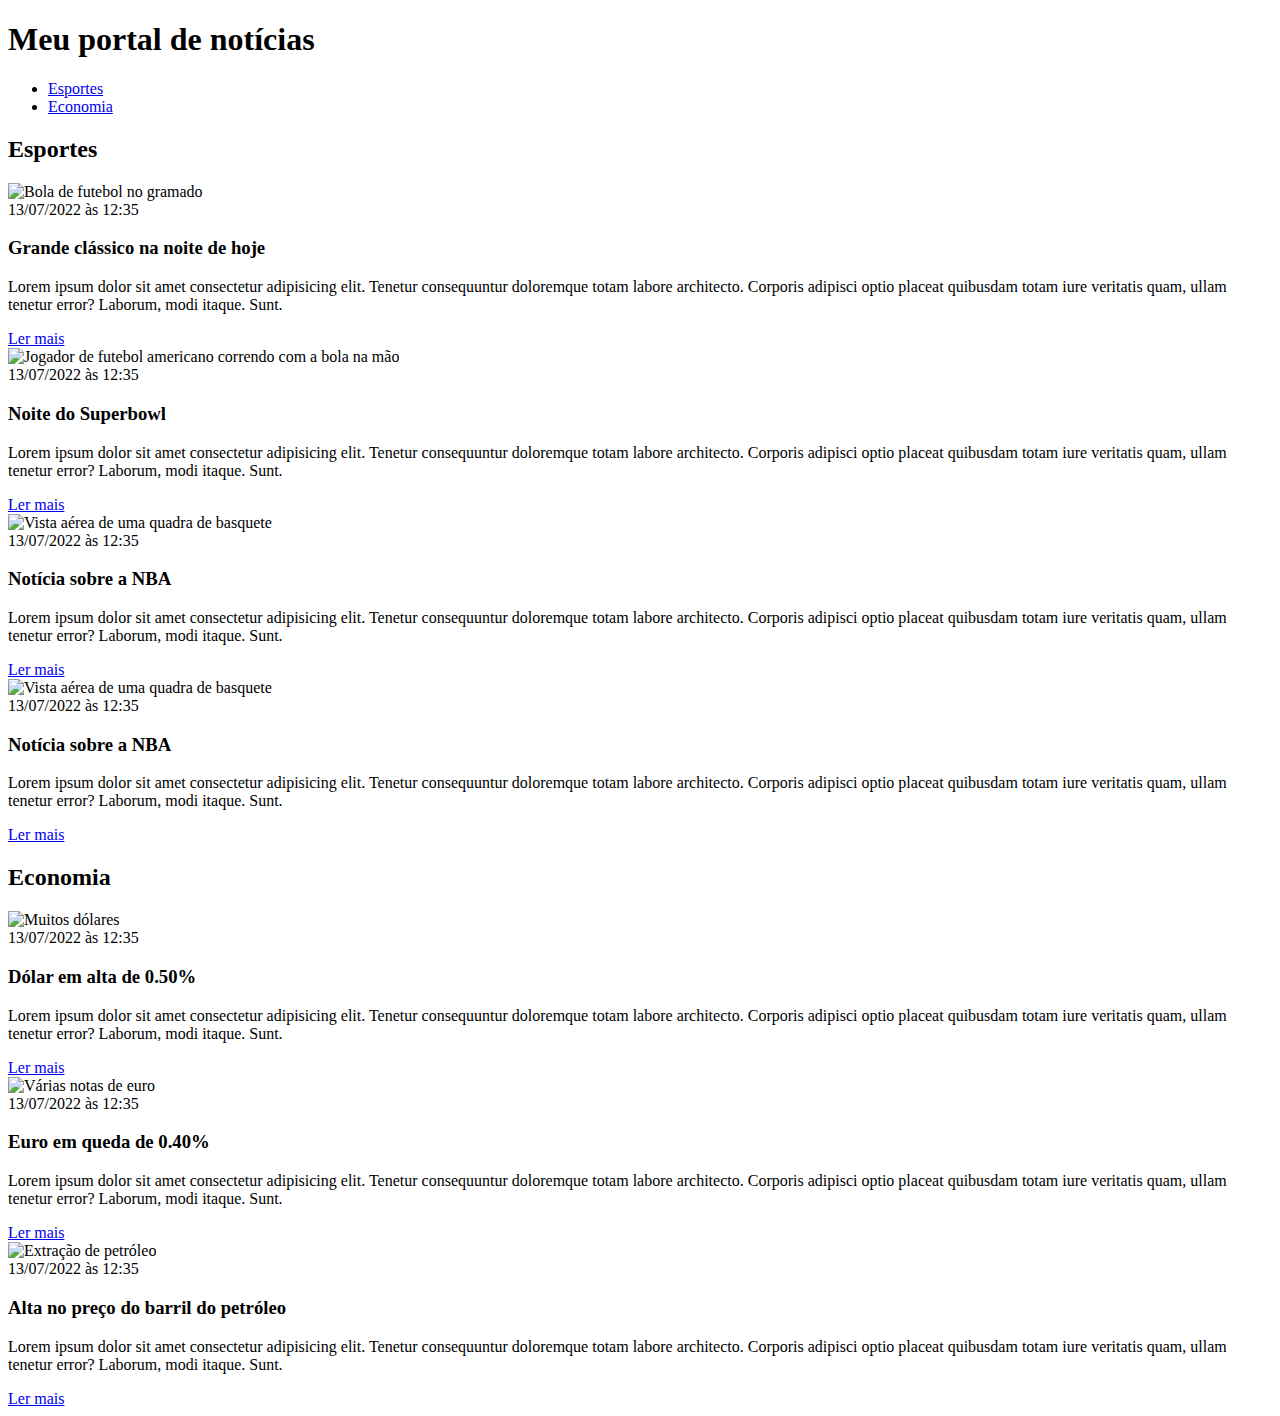
==== CSS-Seções/index.html @ 2f2e8772 "Adicionando o arquivo HTML :cat:" ====
<!DOCTYPE html>
<html lang="pt-BR">

<head>
    <meta charset="UTF-8">
    <meta http-equiv="X-UA-Compatible" content="IE=edge">
    <meta name="viewport" content="width=device-width, initial-scale=1.0">
    <title>Meu portal de notícias</title>
    <link rel="stylesheet" href="./main.css" />
</head>

<body>
    <header>
        <div class="container">
            <h1>Meu portal de notícias</h1>
            <nav>
                <ul>
                    <li>
                        <a href="#esportes" title="Ir para a seção de esportes">Esportes</a>
                    </li>
                    <li>
                        <a href="#economia" title="Ir para a seção de notícias">Economia</a>
                    </li>
                </ul>
            </nav>
        </div>
    </header>

    <section id="esportes">
        <div class="container">
            <h2>Esportes</h2>
            <div class="articles">
                <article>
                <img src="./imagens/futebol.jpg" alt="Bola de futebol no gramado" />
                <header>
                    <time>13/07/2022 às 12:35</time>
                </header>
                <h3>Grande clássico na noite de hoje</h3>
                <p>
                    Lorem ipsum dolor sit amet consectetur adipisicing elit. Tenetur consequuntur doloremque totam
                    labore
                    architecto. Corporis adipisci optio placeat quibusdam totam iure veritatis quam, ullam tenetur
                    error?
                    Laborum, modi itaque. Sunt.
                </p>
                <a href="#" title="Leia a notícia completa">Ler mais</a>
            </article>
            <article>
                <img src="./imagens/futebol-americano.jpg"
                    alt="Jogador de futebol americano correndo com a bola na mão" />
                <header>
                    <time>13/07/2022 às 12:35</time>
                </header>
                <h3>Noite do Superbowl</h3>
                <p>
                    Lorem ipsum dolor sit amet consectetur adipisicing elit. Tenetur consequuntur doloremque totam
                    labore
                    architecto. Corporis adipisci optio placeat quibusdam totam iure veritatis quam, ullam tenetur
                    error?
                    Laborum, modi itaque. Sunt.
                </p>
                <a href="#" title="Leia a notícia completa">Ler mais</a>
            </article>
            <article>
                <img src="./imagens/basquete.jpg" title="Vista aérea de uma quadra de basquete" />
                <header>
                    <time>13/07/2022 às 12:35</time>
                </header>
                <h3>Notícia sobre a NBA</h3>
                <p>
                    Lorem ipsum dolor sit amet consectetur adipisicing elit. Tenetur consequuntur doloremque totam
                    labore
                    architecto. Corporis adipisci optio placeat quibusdam totam iure veritatis quam, ullam tenetur
                    error?
                    Laborum, modi itaque. Sunt.
                </p>
                <a href="#" title="Leia a notícia completa">Ler mais</a>
            </article>
            <article>
                <img src="./imagens/basquete.jpg" title="Vista aérea de uma quadra de basquete" />
                <header>
                    <time>13/07/2022 às 12:35</time>
                </header>
                <h3>Notícia sobre a NBA</h3>
                <p>
                    Lorem ipsum dolor sit amet consectetur adipisicing elit. Tenetur consequuntur doloremque totam
                    labore
                    architecto. Corporis adipisci optio placeat quibusdam totam iure veritatis quam, ullam tenetur
                    error?
                    Laborum, modi itaque. Sunt.
                </p>
                <a href="#" title="Leia a notícia completa">Ler mais</a>
            </article>
            </div>
        </div>
    </section>
    <section id="economia">
        <div class="container">
            <h2>Economia</h2>
            <div class="articles">
                <article>
                    <img src="./imagens/dolares.jpg" alt="Muitos dólares" />
                    <header>
                        <time>13/07/2022 às 12:35</time>
                    </header>
                    <h3>Dólar em alta de 0.50%</h3>
                    <p>
                        Lorem ipsum dolor sit amet consectetur adipisicing elit. Tenetur consequuntur doloremque totam labore
                        architecto. Corporis adipisci optio placeat quibusdam totam iure veritatis quam, ullam tenetur error?
                        Laborum, modi itaque. Sunt.
                    </p>
                    <a href=" title="Leia a notícia completa">Ler mais</a>
                </article>
                <article>
                    <img src="./imagens/euro.jpg" alt="Várias notas de euro" />
                    <header>
                        <time>13/07/2022 às 12:35</time>
                    </header>
                    <h3>Euro em queda de 0.40%</h3>
                    <p>
                        Lorem ipsum dolor sit amet consectetur adipisicing elit. Tenetur consequuntur doloremque totam labore
                        architecto. Corporis adipisci optio placeat quibusdam totam iure veritatis quam, ullam tenetur error?
                        Laborum, modi itaque. Sunt.
                    </p>
                    <a href="#" title="Leia a notícia completa">Ler mais</a>
                </article>
                <article>
                    <img src="./imagens/petroleo.jpg" alt="Extração de petróleo" />
                    <header>
                        <time>13/07/2022 às 12:35</time>
                    </header>
                    <h3>Alta no preço do barril do petróleo</h3>
                    <p>
                        Lorem ipsum dolor sit amet consectetur adipisicing elit. Tenetur consequuntur doloremque totam labore
                        architecto. Corporis adipisci optio placeat quibusdam totam iure veritatis quam, ullam tenetur error?
                        Laborum, modi itaque. Sunt.
                    </p>
                    <a href="#" title="Leia a notícia completa">Ler mais</a>
                </article>
            </div>
        </div>
    </section>
</body>

</html>
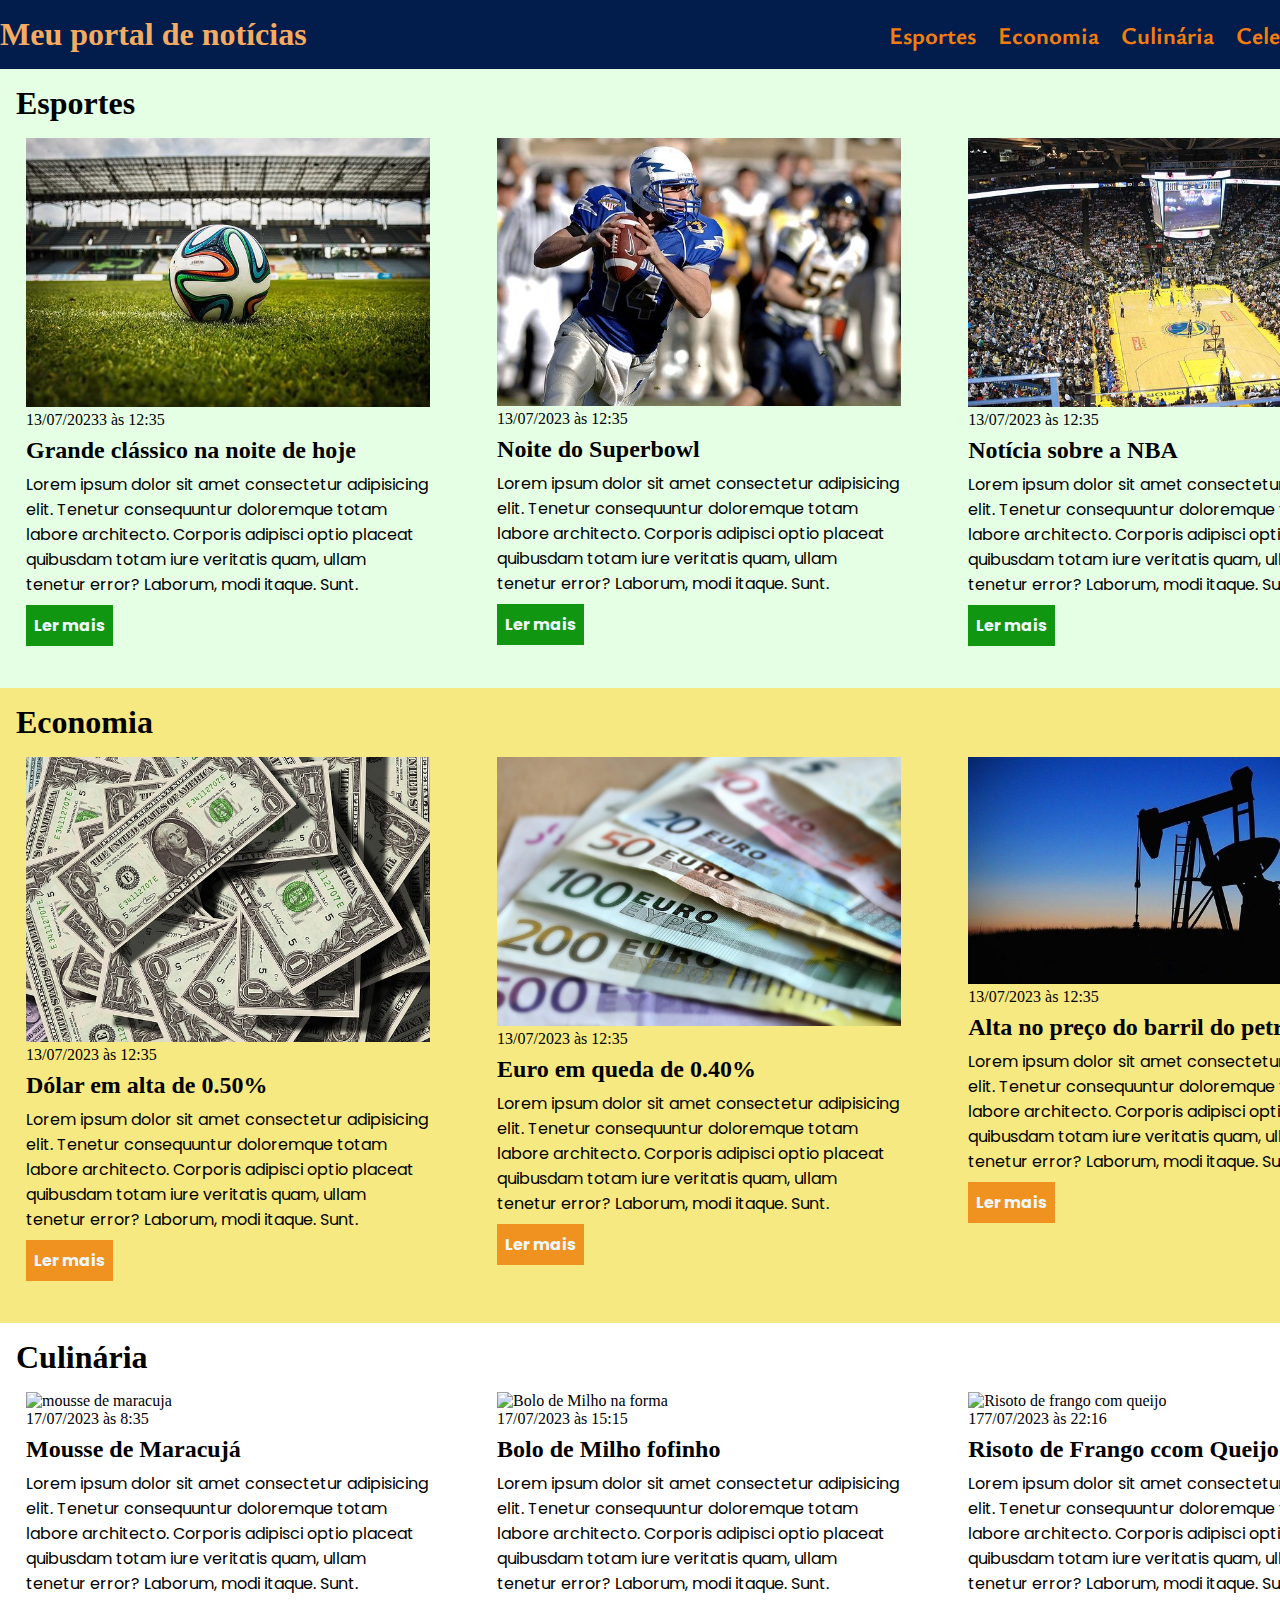
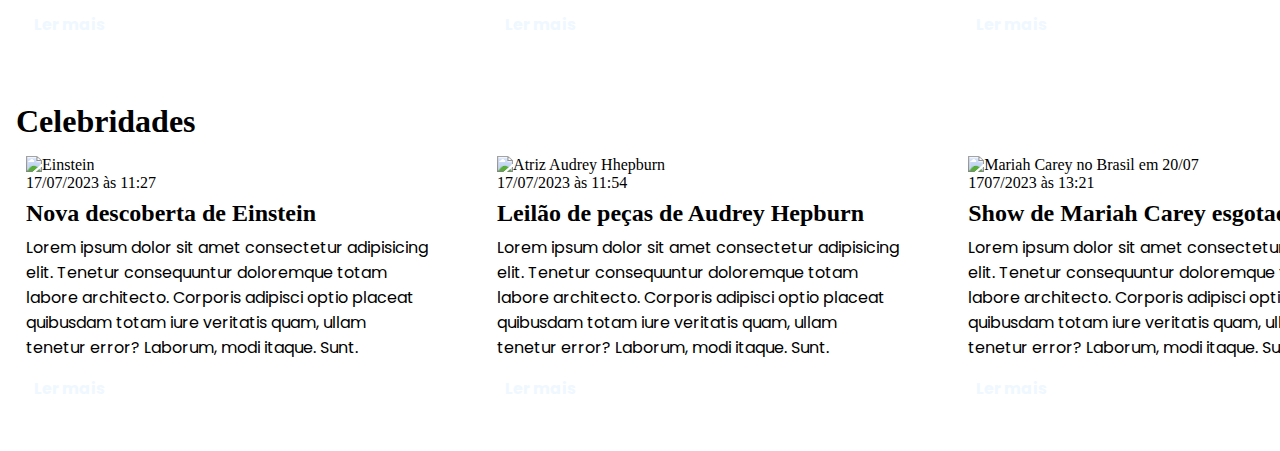
==== commit aa22e3c5: "Inclusão de mais duas seções - Culinária  e Cellebridades" ====
--- a/CSS-Seções/index.html
+++ b/CSS-Seções/index.html
@@ -5,7 +5,7 @@
     <meta charset="UTF-8">
     <meta http-equiv="X-UA-Compatible" content="IE=edge">
     <meta name="viewport" content="width=device-width, initial-scale=1.0">
-    <title>Meu portal de notícias</title>
+    <title>Portal de Notícias </title>
     <link rel="stylesheet" href="./main.css" />
 </head>
 
@@ -21,6 +21,12 @@
                     <li>
                         <a href="#economia" title="Ir para a seção de notícias">Economia</a>
                     </li>
+                    <li>
+                        <a href="#culinaria" title="Ir para a seção de culinaria">Culinária</a>
+                    </li>
+                    <li>
+                        <a href="#celebridade" title="Ir para a seção de celebridade">Celebridades</a>
+                    </li>
                 </ul>
             </nav>
         </div>
@@ -31,66 +37,51 @@
             <h2>Esportes</h2>
             <div class="articles">
                 <article>
-                <img src="./imagens/futebol.jpg" alt="Bola de futebol no gramado" />
-                <header>
-                    <time>13/07/2022 às 12:35</time>
-                </header>
-                <h3>Grande clássico na noite de hoje</h3>
-                <p>
-                    Lorem ipsum dolor sit amet consectetur adipisicing elit. Tenetur consequuntur doloremque totam
-                    labore
-                    architecto. Corporis adipisci optio placeat quibusdam totam iure veritatis quam, ullam tenetur
-                    error?
-                    Laborum, modi itaque. Sunt.
-                </p>
-                <a href="#" title="Leia a notícia completa">Ler mais</a>
-            </article>
-            <article>
-                <img src="./imagens/futebol-americano.jpg"
-                    alt="Jogador de futebol americano correndo com a bola na mão" />
-                <header>
-                    <time>13/07/2022 às 12:35</time>
-                </header>
-                <h3>Noite do Superbowl</h3>
-                <p>
-                    Lorem ipsum dolor sit amet consectetur adipisicing elit. Tenetur consequuntur doloremque totam
-                    labore
-                    architecto. Corporis adipisci optio placeat quibusdam totam iure veritatis quam, ullam tenetur
-                    error?
-                    Laborum, modi itaque. Sunt.
-                </p>
-                <a href="#" title="Leia a notícia completa">Ler mais</a>
-            </article>
-            <article>
-                <img src="./imagens/basquete.jpg" title="Vista aérea de uma quadra de basquete" />
-                <header>
-                    <time>13/07/2022 às 12:35</time>
-                </header>
-                <h3>Notícia sobre a NBA</h3>
-                <p>
-                    Lorem ipsum dolor sit amet consectetur adipisicing elit. Tenetur consequuntur doloremque totam
-                    labore
-                    architecto. Corporis adipisci optio placeat quibusdam totam iure veritatis quam, ullam tenetur
-                    error?
-                    Laborum, modi itaque. Sunt.
-                </p>
-                <a href="#" title="Leia a notícia completa">Ler mais</a>
-            </article>
-            <article>
-                <img src="./imagens/basquete.jpg" title="Vista aérea de uma quadra de basquete" />
-                <header>
-                    <time>13/07/2022 às 12:35</time>
-                </header>
-                <h3>Notícia sobre a NBA</h3>
-                <p>
-                    Lorem ipsum dolor sit amet consectetur adipisicing elit. Tenetur consequuntur doloremque totam
-                    labore
-                    architecto. Corporis adipisci optio placeat quibusdam totam iure veritatis quam, ullam tenetur
-                    error?
-                    Laborum, modi itaque. Sunt.
-                </p>
-                <a href="#" title="Leia a notícia completa">Ler mais</a>
-            </article>
+                    <img src="./imagens/futebol.jpg" alt="Bola de futebol no gramado" />
+                    <header>
+                        <time>13/07/20233 às 12:35</time>
+                    </header>
+                    <h3>Grande clássico na noite de hoje</h3>
+                    <p>
+                        Lorem ipsum dolor sit amet consectetur adipisicing elit. Tenetur consequuntur doloremque totam
+                        labore
+                        architecto. Corporis adipisci optio placeat quibusdam totam iure veritatis quam, ullam tenetur
+                        error?
+                        Laborum, modi itaque. Sunt.
+                    </p>
+                    <a href="#" title="Leia a notícia completa">Ler mais</a>
+                </article>
+                <article>
+                    <img src="./imagens/futebol-americano.jpg"
+                        alt="Jogador de futebol americano correndo com a bola na mão" />
+                    <header>
+                        <time>13/07/2023 às 12:35</time>
+                    </header>
+                    <h3>Noite do Superbowl</h3>
+                    <p>
+                        Lorem ipsum dolor sit amet consectetur adipisicing elit. Tenetur consequuntur doloremque totam
+                        labore
+                        architecto. Corporis adipisci optio placeat quibusdam totam iure veritatis quam, ullam tenetur
+                        error?
+                        Laborum, modi itaque. Sunt.
+                    </p>
+                    <a href="#" title="Leia a notícia completa">Ler mais</a>
+                </article>
+                <article>
+                    <img src="./imagens/basquete.jpg" title="Vista aérea de uma quadra de basquete" />
+                    <header>
+                        <time>13/07/2023 às 12:35</time>
+                    </header>
+                    <h3>Notícia sobre a NBA</h3>
+                    <p>
+                        Lorem ipsum dolor sit amet consectetur adipisicing elit. Tenetur consequuntur doloremque totam
+                        labore
+                        architecto. Corporis adipisci optio placeat quibusdam totam iure veritatis quam, ullam tenetur
+                        error?
+                        Laborum, modi itaque. Sunt.
+                    </p>
+                    <a href="#" title="Leia a notícia completa">Ler mais</a>
+                </article>
             </div>
         </div>
     </section>
@@ -101,25 +92,29 @@
                 <article>
                     <img src="./imagens/dolares.jpg" alt="Muitos dólares" />
                     <header>
-                        <time>13/07/2022 às 12:35</time>
+                        <time>13/07/2023 às 12:35</time>
                     </header>
                     <h3>Dólar em alta de 0.50%</h3>
                     <p>
-                        Lorem ipsum dolor sit amet consectetur adipisicing elit. Tenetur consequuntur doloremque totam labore
-                        architecto. Corporis adipisci optio placeat quibusdam totam iure veritatis quam, ullam tenetur error?
-                        Laborum, modi itaque. Sunt.
-                    </p>
-                    <a href=" title="Leia a notícia completa">Ler mais</a>
+                        Lorem ipsum dolor sit amet consectetur adipisicing elit. Tenetur consequuntur doloremque totam
+                        labore
+                        architecto. Corporis adipisci optio placeat quibusdam totam iure veritatis quam, ullam tenetur
+                        error?
+                        Laborum, modi itaque. Sunt.
+                    </p>
+                    <a href=" title=" Leia a notícia completa">Ler mais</a>
                 </article>
                 <article>
                     <img src="./imagens/euro.jpg" alt="Várias notas de euro" />
                     <header>
-                        <time>13/07/2022 às 12:35</time>
+                        <time>13/07/2023 às 12:35</time>
                     </header>
                     <h3>Euro em queda de 0.40%</h3>
                     <p>
-                        Lorem ipsum dolor sit amet consectetur adipisicing elit. Tenetur consequuntur doloremque totam labore
-                        architecto. Corporis adipisci optio placeat quibusdam totam iure veritatis quam, ullam tenetur error?
+                        Lorem ipsum dolor sit amet consectetur adipisicing elit. Tenetur consequuntur doloremque totam
+                        labore
+                        architecto. Corporis adipisci optio placeat quibusdam totam iure veritatis quam, ullam tenetur
+                        error?
                         Laborum, modi itaque. Sunt.
                     </p>
                     <a href="#" title="Leia a notícia completa">Ler mais</a>
@@ -127,12 +122,119 @@
                 <article>
                     <img src="./imagens/petroleo.jpg" alt="Extração de petróleo" />
                     <header>
-                        <time>13/07/2022 às 12:35</time>
+                        <time>13/07/2023 às 12:35</time>
                     </header>
                     <h3>Alta no preço do barril do petróleo</h3>
                     <p>
-                        Lorem ipsum dolor sit amet consectetur adipisicing elit. Tenetur consequuntur doloremque totam labore
-                        architecto. Corporis adipisci optio placeat quibusdam totam iure veritatis quam, ullam tenetur error?
+                        Lorem ipsum dolor sit amet consectetur adipisicing elit. Tenetur consequuntur doloremque totam
+                        labore
+                        architecto. Corporis adipisci optio placeat quibusdam totam iure veritatis quam, ullam tenetur
+                        error?
+                        Laborum, modi itaque. Sunt.
+                    </p>
+                    <a href="#" title="Leia a notícia completa">Ler mais</a>
+                </article>
+            </div>
+        </div>
+    </section>
+
+    <section id="culinaria">
+        <div class="container">
+            <h2>Culinária</h2>
+            <div class="articles">
+                <article>
+                    <img src="./imagens/3culina.png" alt="mousse  de maracuja" />
+                    <header>
+                        <time>17/07/2023 às 8:35</time>
+                    </header>
+                    <h3>Mousse de Maracujá</h3>
+                    <p>
+                        Lorem ipsum dolor sit amet consectetur adipisicing elit. Tenetur consequuntur doloremque totam
+                        labore
+                        architecto. Corporis adipisci optio placeat quibusdam totam iure veritatis quam, ullam tenetur
+                        error?
+                        Laborum, modi itaque. Sunt.
+                    </p>
+                    <a href="#" title="Leia a receita completa">Ler mais</a>
+                </article>
+                <article>
+                    <img src="./imagens/cculinnn.png" alt="Bolo de Milho na forma" />
+                    <header>
+                        <time>17/07/2023 às 15:15</time>
+                    </header>
+                    <h3>Bolo de Milho fofinho</h3>
+                    <p>
+                        Lorem ipsum dolor sit amet consectetur adipisicing elit. Tenetur consequuntur doloremque totam
+                        labore
+                        architecto. Corporis adipisci optio placeat quibusdam totam iure veritatis quam, ullam tenetur
+                        error?
+                        Laborum, modi itaque. Sunt.
+                    </p>
+                    <a href="#" title="Leia a receita completa">Ler mais</a>
+                </article>
+                <article>
+                    <img src="./imagens/cul.png" title="Risoto de frango com queijo" />
+                    <header>
+                        <time>177/07/2023 às 22:16</time>
+                    </header>
+                    <h3>Risoto de Frango ccom Queijo</h3>
+                    <p>
+                        Lorem ipsum dolor sit amet consectetur adipisicing elit. Tenetur consequuntur doloremque totam
+                        labore
+                        architecto. Corporis adipisci optio placeat quibusdam totam iure veritatis quam, ullam tenetur
+                        error?
+                        Laborum, modi itaque. Sunt.
+                    </p>
+                    <a href="#" title="Leia a receita completa">Ler mais</a>
+                </article>
+            </div>
+        </div>
+    </section>
+    <section id="celebridade">
+        <div class="container">
+            <h2>Celebridades</h2>
+            <div class="articles">
+                <article>
+                    <img src="./imagens/5celebr.png" alt="Einstein" />
+                    <header>
+                        <time>17/07/2023 às 11:27</time>
+                    </header>
+                    <h3>Nova descoberta de Einstein</h3>
+                    <p>
+                        Lorem ipsum dolor sit amet consectetur adipisicing elit. Tenetur consequuntur doloremque totam
+                        labore
+                        architecto. Corporis adipisci optio placeat quibusdam totam iure veritatis quam, ullam tenetur
+                        error?
+                        Laborum, modi itaque. Sunt.
+                    </p>
+                    <a href="#" title="Leia a notícia completa">Ler mais</a>
+                </article>
+                <article>
+                    <img src="./imagens/celebr.png" alt="Atriz Audrey Hhepburn" />
+                    <header>
+                        <time>17/07/2023 às 11:54</time>
+                    </header>
+                    <h3>Leilão de peças de Audrey Hepburn</h3>
+                    <p>
+                        Lorem ipsum dolor sit amet consectetur adipisicing elit. Tenetur consequuntur doloremque totam
+                        labore
+                        architecto. Corporis adipisci optio placeat quibusdam totam iure veritatis quam, ullam tenetur
+                        error?
+                        Laborum, modi itaque. Sunt.
+                    </p>
+                    <a href="#" title="Leia a notícia completa">Ler mais</a>
+                </article>
+                <article>
+                    <img src="./imagens/celebbb.png" title="Mariah Carey no Brasil em 20/07" />
+                    <header>
+                        <time>1707/2023 às 13:21</time>
+                    </header>
+                    <h3>Show de Mariah Carey esgotado</h3>
+                    <p>
+                        Lorem ipsum dolor sit amet consectetur adipisicing elit. Tenetur consequuntur doloremque totam
+                        labore
+                        architecto. Corporis adipisci optio placeat quibusdam totam iure veritatis quam, ullam tenetur
+                        error?
                         Laborum, modi itaque. Sunt.
                     </p>
                     <a href="#" title="Leia a notícia completa">Ler mais</a>
@@ -141,5 +243,4 @@
         </div>
     </section>
 </body>
-
 </html>--- a/CSS-Seções/main.css
+++ b/CSS-Seções/main.css
@@ -0,0 +1,109 @@
+@import url("https://fonts.googleapis.com/css2?family=Playfair+Display:ital,wght@0,400;0,500;0,600;1,400;1,500;1,900&family=Poppins:ital,wght@0,100;0,200;0,300;0,400;0,500;0,800;0,900;1,100;1,200;1,300;1,400;1,500;1,600;1,900&family=Ysabeau:ital,wght@0,1;0,100;0,300;0,400;0,500;0,800;0,900;1,1;1,200;1,300;1,800;1,900&display=swap");
+
+* {
+  box-sizing: border-box;
+  margin: 0;
+  padding: 0%;
+}
+body > header {
+    background-color: rgb(2, 28, 75);
+  padding: 16px 0;
+  color: rgb(245, 172, 98);
+}
+header .container {
+  display: flex;
+  align-items: center;
+  justify-content: space-between;
+}
+
+header li {
+  display: inline;
+  font-family: 'Ysabeau',sans-serif;
+  font-size: 24px;
+  font-weight: bold;
+  margin-left:  16px ;
+  
+}
+
+header li a {
+
+    color: rgb(243, 126, 16);
+    text-decoration: none;
+}
+
+.container {
+  width: 1366px;
+  margin: 0 auto; /*para centralizar usamos a margin**/
+}
+
+.articles {
+  margin: 10px 10px;
+  display: flex;
+  flex-wrap: wrap;
+  justify-content: space-between;
+}
+
+.articles article img {
+  /*   height: 180px;*/
+  width: 100%;
+}
+
+.articles article {
+  width: 30%;
+}
+
+section {
+  padding: 16px;
+}
+
+section h2,
+.articles article {
+  margin-bottom: 16px;
+}
+
+.articles article h3 {
+  margin-top: 8px;
+  margin-bottom: 8px;
+}
+
+.articles article a {
+  color: aliceblue;
+  padding: 8px;
+  display: inline-block;
+  text-decoration: none;
+  font-weight: bold;
+  margin-top: 8px;
+}
+
+.articles article a:hover {
+  text-decoration: underline;
+}
+
+.articles p,
+.articles a {
+  font-family: "Poppins", sans-serif;
+}
+
+.articles article h3 {
+  font-size: 24px;
+}
+
+section h2 {
+  font-size: 32px;
+}
+
+#esportes {
+  background-color: rgba(0, 255, 0, 0.1);
+}
+
+#esportes .articles article a {
+  background-color: rgb(16, 150, 16);
+}
+
+#economia {
+  background-color: rgb(247, 233, 129);
+}
+
+#economia .articles article a {
+  background-color: rgb(239, 146, 32);
+}
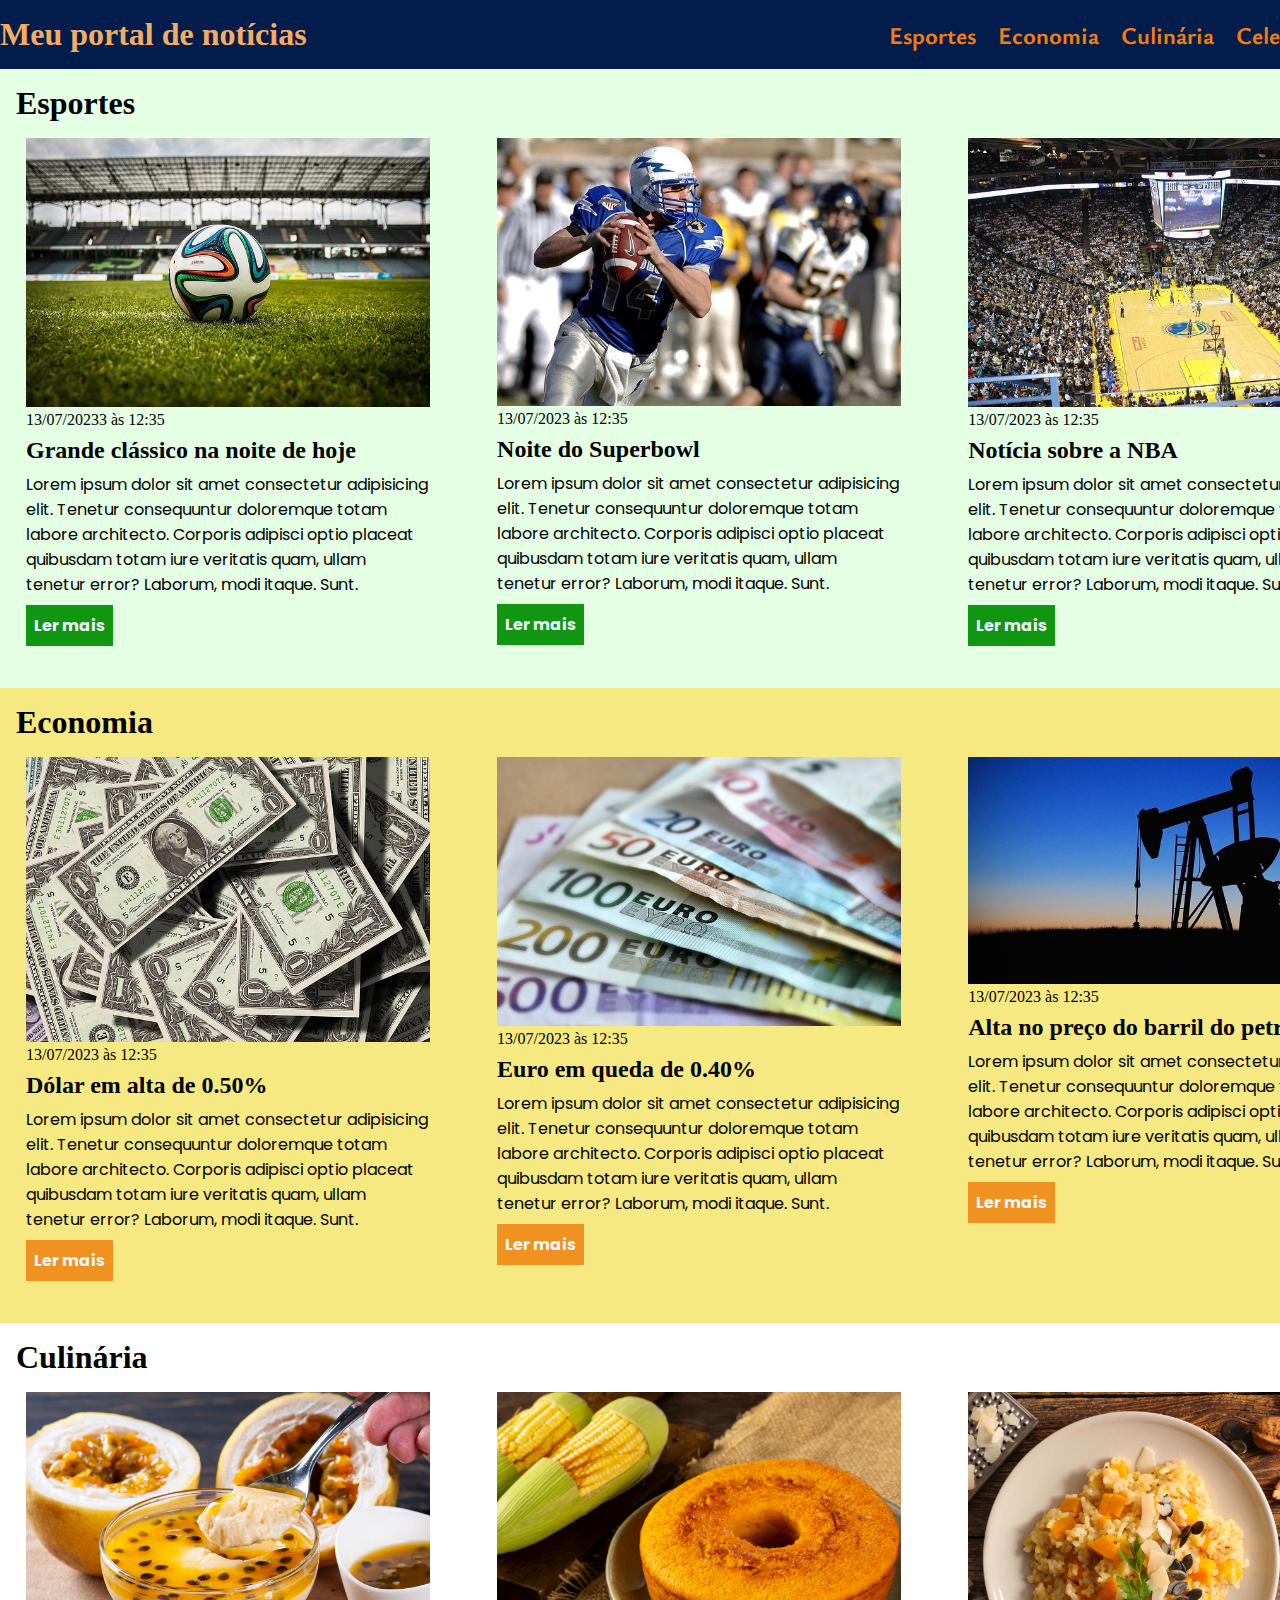
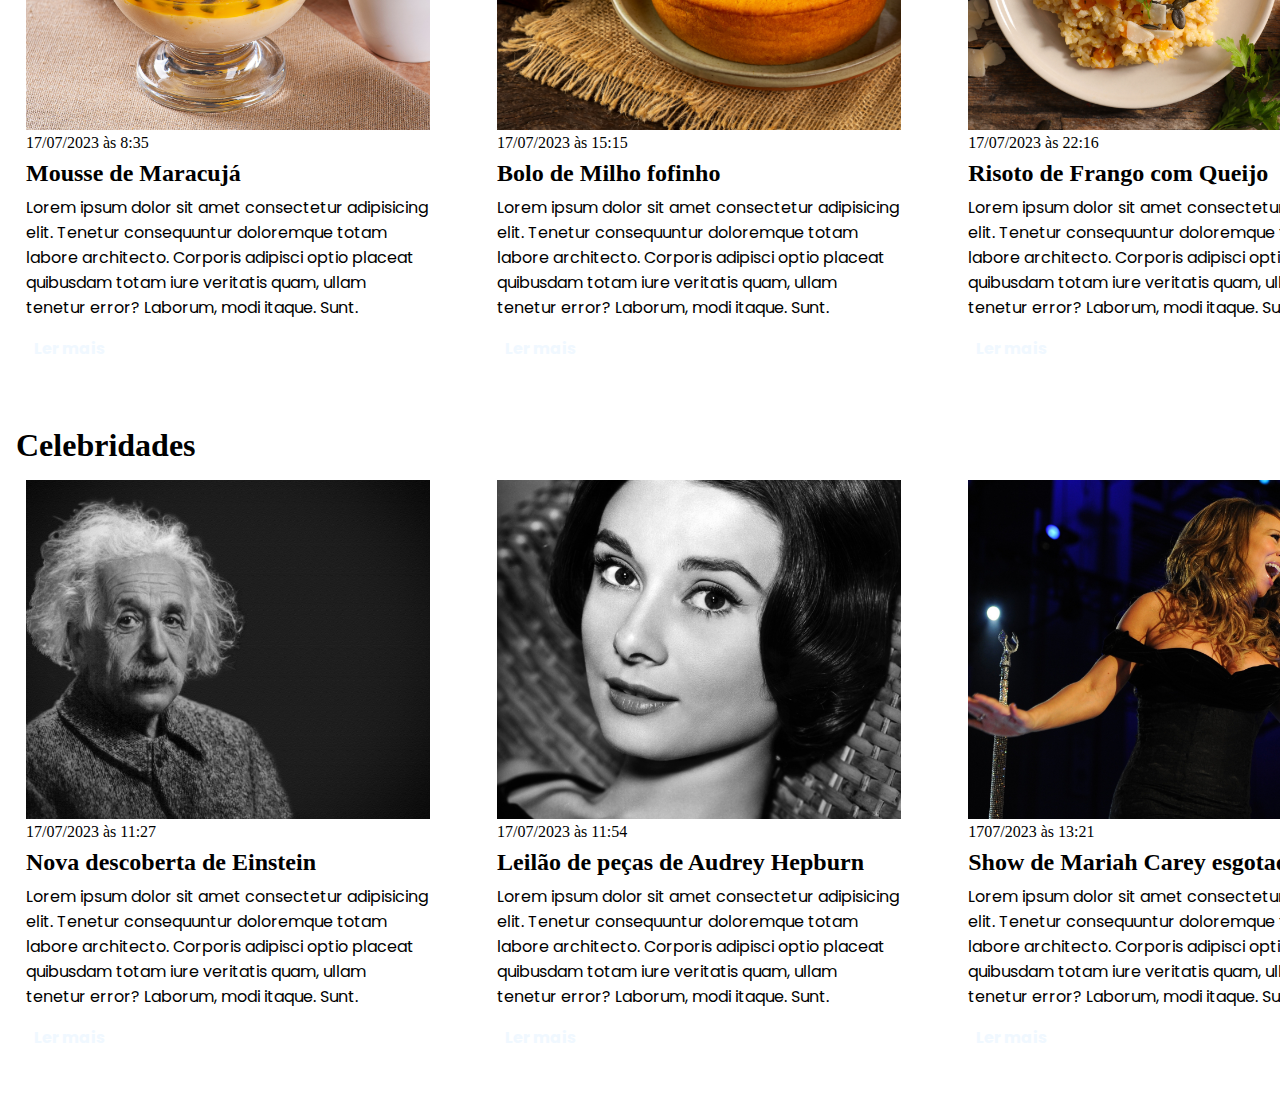
==== commit 317ceebe: "Adicionando links receitas :fishing_pole_and_fish:" ====
--- a/CSS-Seções/index.html
+++ b/CSS-Seções/index.html
@@ -155,7 +155,8 @@
                         error?
                         Laborum, modi itaque. Sunt.
                     </p>
-                    <a href="#" title="Leia a receita completa">Ler mais</a>
+                    <a href="https://www.tudogostoso.com.br/receita/1599-mousse-de-maracuja.html" target="_blank
+                    " title="Leia a receita completa">Ler mais</a>
                 </article>
                 <article>
                     <img src="./imagens/cculinnn.png" alt="Bolo de Milho na forma" />
@@ -170,22 +171,23 @@
                         error?
                         Laborum, modi itaque. Sunt.
                     </p>
-                    <a href="#" title="Leia a receita completa">Ler mais</a>
+                    <a href="https://receitinhas.com.br/receita/bolo-de-milho-fofinho/" target="_blank" title="Leia a receita completa">Ler mais</a>
                 </article>
                 <article>
                     <img src="./imagens/cul.png" title="Risoto de frango com queijo" />
                     <header>
-                        <time>177/07/2023 às 22:16</time>
-                    </header>
-                    <h3>Risoto de Frango ccom Queijo</h3>
-                    <p>
-                        Lorem ipsum dolor sit amet consectetur adipisicing elit. Tenetur consequuntur doloremque totam
-                        labore
-                        architecto. Corporis adipisci optio placeat quibusdam totam iure veritatis quam, ullam tenetur
-                        error?
-                        Laborum, modi itaque. Sunt.
-                    </p>
-                    <a href="#" title="Leia a receita completa">Ler mais</a>
+                        <time>17/07/2023 às 22:16</time>
+                    </header>
+                    <h3>Risoto de Frango com Queijo</h3>
+                    <p>
+                        Lorem ipsum dolor sit amet consectetur adipisicing elit. Tenetur consequuntur doloremque totam
+                        labore
+                        architecto. Corporis adipisci optio placeat quibusdam totam iure veritatis quam, ullam tenetur
+                        error?
+                        Laborum, modi itaque. Sunt.
+                    </p>
+                    <a href="https://www.tudogostoso.com.br/receita/24236-risoto-de-frango-e-queijo.html" target="_blank
+                    " title="Leia a receita completa">Ler mais</a>
                 </article>
             </div>
         </div>
